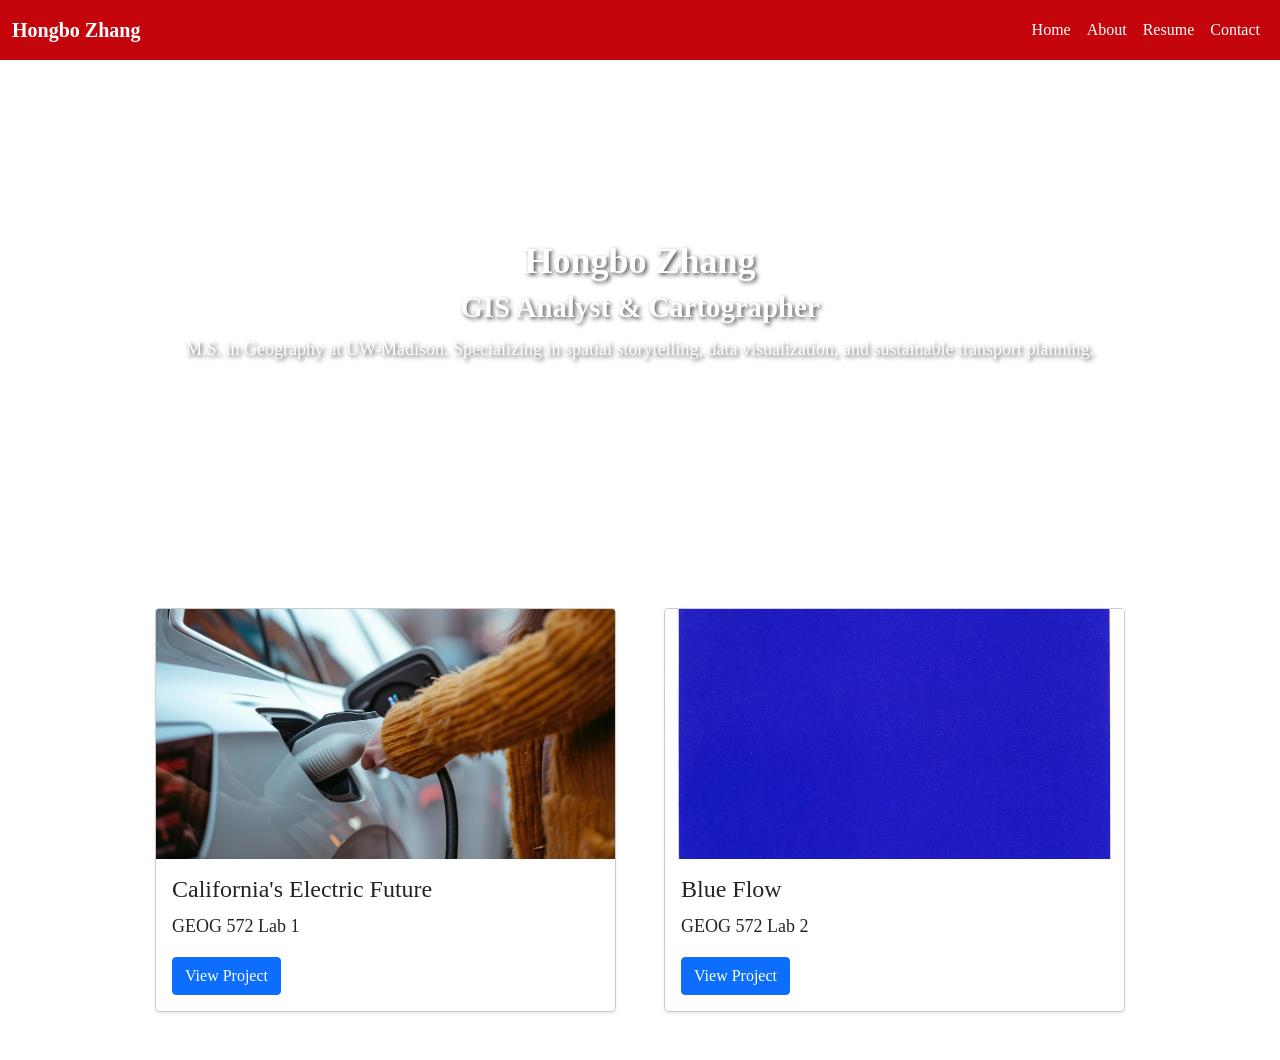
==== index.html @ 25fbc4e4 "Add files via upload" ====
<!DOCTYPE html>
<html lang="en">

<head>
    <meta charset="utf-8">
    <meta name="viewport" content="width=device-width, initial-scale=1">
    <meta name="keywords" content="maps, cartography, GIS, Hongbo Zhang"/>
    <title>Hongbo Zhang | Portfolio</title>

    <link rel="stylesheet" href="css/bootstrap.min.css">
    <link rel="stylesheet" href="css/style.css">
</head>

<body>
    <nav class="navbar navbar-expand-lg navbar-default">
        <div class="container-fluid">
            <a class="navbar-brand" href="index.html">Hongbo Zhang</a>
            
            <button class="navbar-toggler" type="button" data-bs-toggle="collapse" data-bs-target="#navbarNav" aria-controls="navbarNav" aria-expanded="false" aria-label="Toggle navigation">
                <svg width="1em" height="1em" viewBox="0 0 16 16" class="bi bi-list" xmlns="http://www.w3.org/2000/svg">
                    <path fill-rule="evenodd" d="M2.5 11.5A.5.5 0 0 1 3 11h10a.5.5 0 0 1 0 1H3a.5.5 0 0 1-.5-.5zm0-4A.5.5 0 0 1 3 7h10a.5.5 0 0 1 0 1H3a.5.5 0 0 1-.5-.5zm0-4A.5.5 0 0 1 3 3h10a.5.5 0 0 1 0 1H3a.5.5 0 0 1-.5-.5z" /></svg>
                <span class="menu"> Menu</span>
            </button>

            <div class="collapse navbar-collapse" id="navbarNav">
                <ul class="navbar-nav ms-auto">
                    <li class="nav-item">
                        <a class="nav-link active" aria-current="page" href="index.html">Home</a>
                    </li>
                    <li class="nav-item">
                        <a class="nav-link" href="about.html">About</a>
                    </li>
                    <li class="nav-item">
                        <a class="nav-link" href="resume.html">Resume</a>
                    </li>
                    <li class="nav-item">
                        <a class="nav-link" href="contact.html">Contact</a>
                    </li>
                </ul>
            </div>
        </div>
    </nav> 
    
    <div class="jumbotron">
        <div class="container">
            <h2>
                Hongbo Zhang
                <br>
                <span style="font-size: 0.8em;">GIS Analyst & Cartographer</span>
            </h2>
            <p>M.S. in Geography at UW-Madison. Specializing in spatial storytelling, data visualization, and sustainable transport planning.</p>
        </div>
    </div>
    
    <div class="container py-5">
        <div class="row justify-content-center gap-4">
            
            <div class="col-md-5 col-sm-12">
                <div class="card h-100 shadow-sm"> 
                    <a href="lab1.html">
                        <img class="card-img-top" src="assets/Lab1.jpg" alt="California EV Charging Map" style="height: 250px; object-fit: cover; width: 100%;">
                    </a>
                    <div class="card-body">
                        <h4 class="card-title">California's Electric Future</h4>
                        <p class="card-text">GEOG 572 Lab 1</p>
                        <a href="lab1.html" class="btn btn-primary">View Project</a>
                    </div>
                </div>
            </div>

            <div class="col-md-5 col-sm-12">
                <div class="card h-100 shadow-sm">
                    <a href="lab2.html">
                        <img class="card-img-top" src="assets/Lab2.jpg" alt="Wisconsin WUI Analysis" style="height: 250px; object-fit: cover; width: 100%;">
                    </a>
                    <div class="card-body">
                        <h4 class="card-title">Blue Flow</h4>
                        <p class="card-text">GEOG 572 Lab 2</p>
                        <a href="lab2.html" class="btn btn-primary">View Project</a>
                    </div>
                </div>
            </div>

        </div>
    </div>

    <script type="text/javascript" src="lib/jquery-3.5.1.min.js"></script>
    <script type="text/javascript" src="lib/bootstrap.min.js"></script>
</body>

</html>
---- css/style.css ----
.navbar {
    background-color: #c5050c;
    border-color: #b0040a;
    border-radius: 0;
}

.navbar-default .navbar-brand {
    color: white;
    font-size: 20px;
    font-weight: bold;
}

.navbar-default .navbar-brand:hover,
.navbar-default .navbar-brand:focus,
.navbar-default .navbar-nav > li > a:hover,
.navbar-default .navbar-nav > li > a:focus {
    color: #ebd122;
    text-decoration: none;
}

.navbar-default .navbar-nav > li > a {
    color: #fff;
    font-size: 16px;
    padding: 10px;
}

.navbar-toggler {
    color: #fff;
    border-color: #fff;
    background-color: #c5050c;
    border-radius: 4px;
    border: 1px solid;
    fill: #fff;
    font-size: 16px;
    position: relative;
    margin-right: 10px;
}

.navbar-toggler:hover,
.navbar-toggler:focus {
    background-color: #ebd122;
    color: #242424;
    fill: #242424;
    border-color: #fff;
}

.jumbotron {
    background-image: url('../assets/School.jpg');
    background-size: cover;
    background-position: center 55%;
    background-repeat: no-repeat;
    
    height: 500px;

    display: flex;
    flex-direction: column;
    justify-content: center;
    align-items: center;
    
    text-align: center;
    color: white;
    border-radius: 0px;
    padding: 0; 
    text-shadow: 2px 2px 8px rgba(0, 0, 0, 0.9);
}

.jumbotron h2 {
    font-size: 36px;
    font-weight: bold;
    text-shadow: 2px 2px 4px rgba(0, 0, 0, 0.7);
}

.jumbotron p {
    text-shadow: 2px 2px 4px rgba(0, 0, 0, 0.7);
}

.card {
    background-color: #fff;
    border-color: #cccccc;
    border-width: 1px;
    width: 100%;
}

.card:hover {
    border-color: #ebd122;
    box-shadow: 0 4px 8px rgba(0,0,0,0.1);
}

.card-img-top {
    width: 100%;
    height: 250px;
    object-fit: cover;
}

.resume h3 {
    font-weight: bold;
}

hr {
    border-color: #eee;
    border-width: 2px;
}

p {
    font-size: 18px;
    line-height: 1.6;
}

a {
    color: #c5050c;
    text-decoration: none;
}

a:hover {
    color: #b0040a;
    text-decoration: underline;
}

.container{
    padding: 25px 0;
}

body {
    font-family: 'Georgia', serif;
    background-color: #ffffff;
    color: #242424;
}

@media screen and (max-width: 768px) {
    
    .jumbotron h2 {
        font-size: 28px;
        line-height: 1.4;
    }

    .jumbotron p {
        font-size: 16px;
        padding: 0 15px;
    }
    
    .jumbotron {
        height: 300px; 
        padding: 0;
    }
}
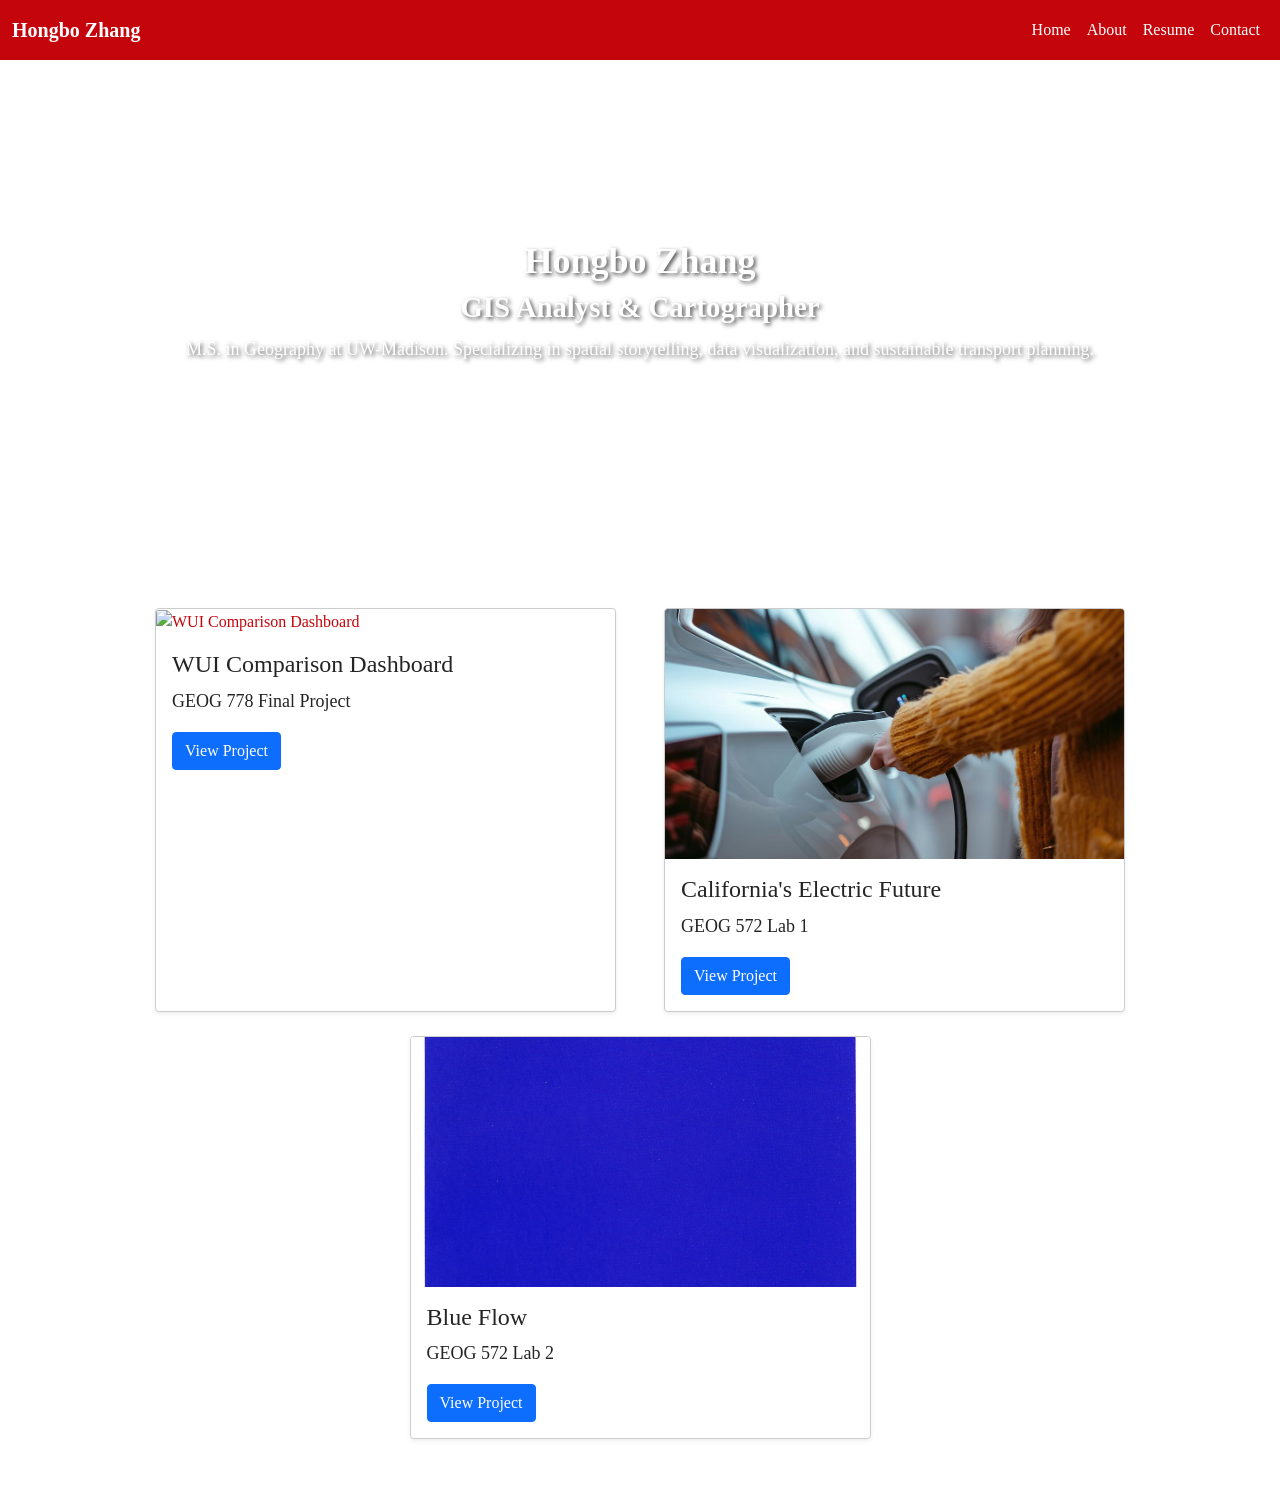
==== commit b8b845b7: "Add GEOG 778 project card" ====
--- a/index.html
+++ b/index.html
@@ -54,6 +54,19 @@
     
     <div class="container py-5">
         <div class="row justify-content-center gap-4">
+
+            <div class="col-md-5 col-sm-12">
+                <div class="card h-100 shadow-sm">
+                    <a href="geog778.html">
+                        <img class="card-img-top" src="assets/wui-dashboard-home.png" alt="WUI Comparison Dashboard" style="height: 250px; object-fit: cover; width: 100%;">
+                    </a>
+                    <div class="card-body">
+                        <h4 class="card-title">WUI Comparison Dashboard</h4>
+                        <p class="card-text">GEOG 778 Final Project</p>
+                        <a href="geog778.html" class="btn btn-primary">View Project</a>
+                     </div>
+                </div>
+            </div>
             
             <div class="col-md-5 col-sm-12">
                 <div class="card h-100 shadow-sm"> 
@@ -88,4 +101,4 @@
     <script type="text/javascript" src="lib/bootstrap.min.js"></script>
 </body>
 
-</html>+</html>
